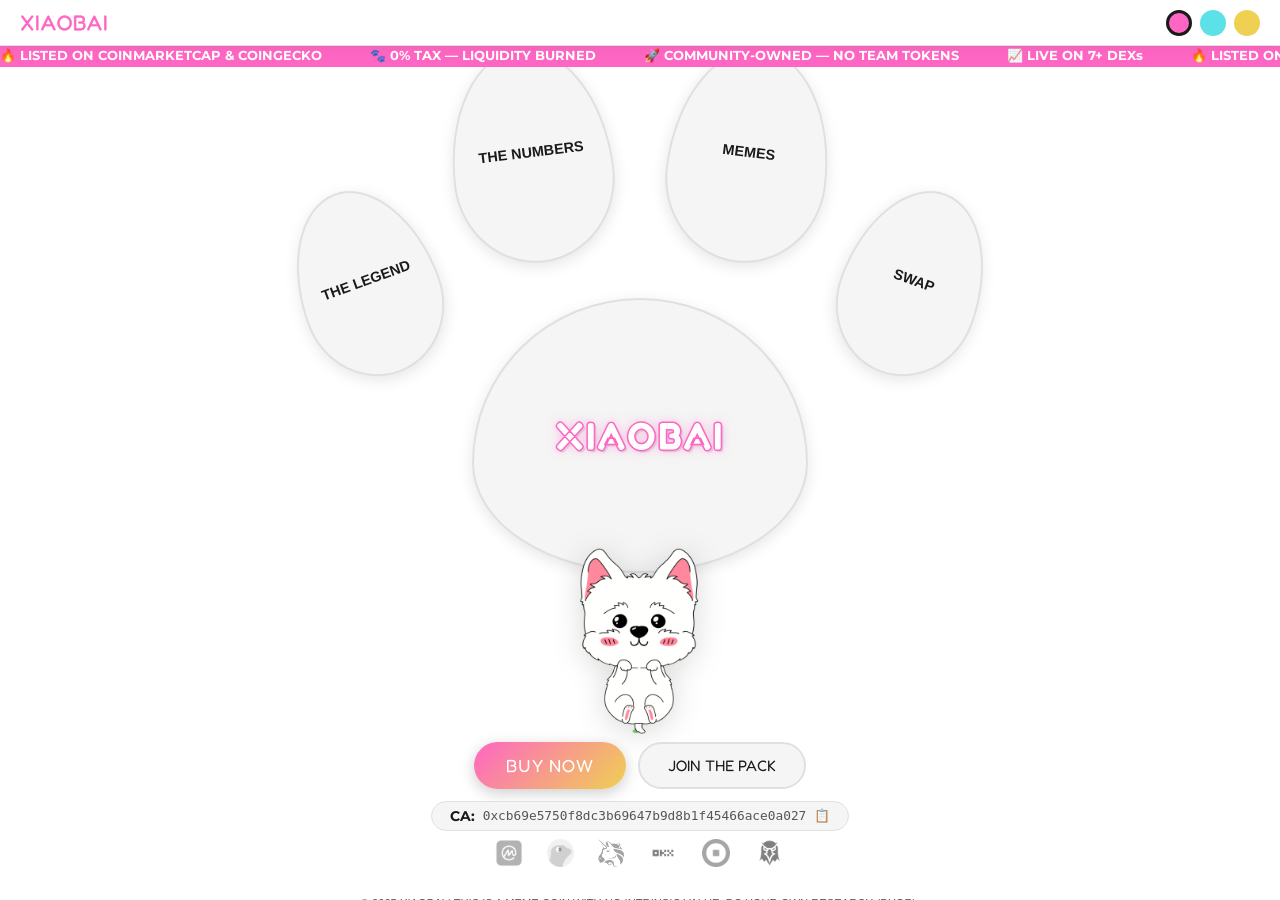
==== index.html @ a34970e8 "Remove diamond social icons, wire BUY NOW to swap panel, JOIN to about tab - Remove duplicate diamon" ====
<!DOCTYPE html>
<html lang="en">
<head>
    <meta charset="UTF-8">
    <meta name="viewport" content="width=device-width, initial-scale=1.0">
    <title>Xiaobai | The Degen's Best Friend</title>
    <link rel="stylesheet" href="style.css">
    <link rel="preconnect" href="https://fonts.googleapis.com">
    <link rel="preconnect" href="https://fonts.gstatic.com" crossorigin>
    <link href="https://fonts.googleapis.com/css2?family=Fredoka+One&display=swap" rel="stylesheet">
    <link href="https://fonts.googleapis.com/css2?family=Montserrat:wght@400;700&display=swap" rel="stylesheet">
</head>
<body>

    <!-- Header with Theme Picker -->
    <header id="site-header" class="site-header">
        <span class="header-brand">XIAOBAI</span>
        <div class="header-theme-picker">
            <button class="theme-btn" data-theme="pink" style="background-color: #fe66c3;" aria-label="Pink Theme"></button>
            <button class="theme-btn" data-theme="cyan" style="background-color: #5ce1e6;" aria-label="Cyan Theme"></button>
            <button class="theme-btn" data-theme="yellow" style="background-color: #efd052;" aria-label="Yellow Theme"></button>
        </div>
    </header>

    <!-- Ticker Tape Marquee -->
    <div class="ticker-tape">
        <div class="ticker-content">
            <span>🔥 LISTED ON COINMARKETCAP & COINGECKO</span>
            <span>🐾 0% TAX &mdash; LIQUIDITY BURNED</span>
            <span>🚀 COMMUNITY-OWNED &mdash; NO TEAM TOKENS</span>
            <span>📈 LIVE ON 7+ DEXs</span>
            <span>🔥 LISTED ON COINMARKETCAP & COINGECKO</span>
            <span>🐾 0% TAX &mdash; LIQUIDITY BURNED</span>
            <span>🚀 COMMUNITY-OWNED &mdash; NO TEAM TOKENS</span>
            <span>📈 LIVE ON 7+ DEXs</span>
        </div>
    </div>

    <!-- Main Navigation Container with CSS Paw -->
    <nav id="paw-navigator">

        <!-- Quick Pitch Stats -->
        <div class="quick-stats">
            <div class="stat-item"><span class="stat-value">360M+</span><span class="stat-label">Video Views</span></div>
            <div class="stat-item"><span class="stat-value">20M</span><span class="stat-label">Fanbase</span></div>
            <div class="stat-item"><span class="stat-value">0%</span><span class="stat-label">Tax</span></div>
        </div>

        <div class="paw-container">

            <button class="nav-bubble" id="legend-bubble" data-target="legend-panel" data-tooltip="The Story"><span>THE LEGEND</span></button>
            <button class="nav-bubble" id="numbers-bubble" data-target="numbers-panel" data-tooltip="Tokenomics"><span>THE NUMBERS</span></button>
            <button class="nav-bubble" id="memes-bubble" data-target="memes-panel" data-tooltip="Community Memes"><span>MEMES</span></button>
            <button class="nav-bubble" id="swap-bubble" data-target="swap-panel" data-tooltip="Get Xiaobai"><span>SWAP</span></button>

            <button class="nav-bubble" id="main-bubble" data-target="coming-soon-panel" data-tooltip="Coming Soon!"><span>XIAOBAI</span></button>
        </div>

        <!-- Mascot Character -->
        <img src="assets/xiaobai-cartoon.PNG" alt="Xiaobai mascot" class="hero-mascot">

        <!-- Buy Now + Join CTA -->
        <div class="landing-cta-row">
            <button class="cta-buy" data-target="swap-panel">BUY NOW</button>
            <button class="cta-join" data-target="legend-panel" data-sub="about">JOIN THE PACK</button>
        </div>

        <!-- Landing Contract Address Bar -->
        <div class="landing-ca-bar">
            <span class="ca-label-landing">CA:</span>
            <button id="copy-ca-landing" data-ca-address="0xcb69e5750f8dc3b69647b9d8b1f45466ace0a027">
                <span class="ca-text-landing">0xcb69e5750f8dc3b69647b9d8b1f45466ace0a027</span>
                <span class="copy-icon-landing">📋</span>
            </button>
        </div>

        <!-- Partner Logos -->
        <div class="partner-logos">
            <img src="assets/cmc-logo.png" alt="CoinMarketCap" title="CoinMarketCap">
            <img src="assets/cg-logo.png" alt="CoinGecko" title="CoinGecko">
            <img src="assets/uniswap-logo.png" alt="Uniswap" title="Uniswap">
            <img src="assets/okx-logo.png" alt="OKX" title="OKX">
            <img src="assets/coinb-logo.png" alt="Coinbase" title="Coinbase">
            <img src="assets/dex-logo.png" alt="DexScreener" title="DexScreener">
        </div>

        <!-- Disclaimer -->
        <footer class="landing-footer">
            <p>&copy; 2025 XIAOBAI | THIS IS A MEME COIN WITH NO INTRINSIC VALUE. DO YOUR OWN RESEARCH (DYOR).</p>
        </footer>

    </nav>

    <!-- Fullscreen Content Window -->
    <main id="content-container">
        <button id="back-button">🐾 GO BACK</button>
        <footer class="content-footer">
            <p>&copy; 2025 XIAOBAI | THIS IS A MEME COIN WITH NO INTRINSIC VALUE. DO YOUR OWN RESEARCH (DYOR).</p>
        </footer>
    </main>

    <!-- Hidden template for all content panels -->
    <div style="display: none;" id="content-templates">

        <!-- Legend Content -->
        <div id="legend-panel">
            <div class="sub-nav"><button class="tab-btn active" data-sub-target="lore">LORE</button><button class="tab-btn" data-sub-target="about">ABOUT</button><button class="tab-btn" data-sub-target="roadmap">ROADMAP</button></div>
            <div class="sub-panel active" id="lore"><img src="assets/xiaobai-cartoon.PNG" class="panel-image"><h2>THE NARRATIVE</h2><p>Born from fluff and fueled by memes. Xiaobai isn't just a dog, he's a viral legend who decided the internet wasn't big enough. Now he's here to claim his throne on the blockchain.</p></div>
            <div class="sub-panel" id="about">
                <img src="assets/the-team.PNG" class="panel-image"><h2>THE PACK</h2><p>Who's behind this? A bunch of degens who are tired of rugs and serious projects. We're here for the culture, the community, and the memes. This is a 100% community-owned coin.</p>
                <h3>OUR SOCIALS</h3>
                <div class="link-buttons-container">
                    <a href="https://x.com/xiaobai_cto_eth" target="_blank" class="link-btn"><img src="assets/x-logo.png" alt="X (Twitter)"> <span>X (Twitter)</span></a>
                    <a href="https://t.me/Xiaobai_CTO_ETH" target="_blank" class="link-btn"><img src="assets/tg-logo.png" alt="Telegram"> <span>Telegram</span></a>
                </div>
            </div>
            <div class="sub-panel" id="roadmap">
                <h2>THE TRAIL AHEAD</h2>
                <p>Follow Xiaobai's journey. Tap a phase to sniff out the details.</p>

                <!-- Progress Bar -->
                <div class="trail-progress">
                    <div class="trail-progress-label">
                        <span>Pack Progress</span>
                        <span class="trail-progress-count">2 / 6 Phases</span>
                    </div>
                    <div class="trail-progress-bar">
                        <div class="trail-progress-fill" style="--progress: 33%"></div>
                    </div>
                    <div class="trail-progress-markers">
                        <span class="marker done"></span>
                        <span class="marker done"></span>
                        <span class="marker current"></span>
                        <span class="marker"></span>
                        <span class="marker"></span>
                        <span class="marker"></span>
                    </div>
                </div>

                <!-- Timeline -->
                <div class="roadmap-timeline">
                    <div class="timeline-line"><div class="timeline-line-fill" style="--fill-height: 33%"></div></div>

                    <div class="roadmap-phase done" data-phase="1">
                        <div class="phase-node"><span class="phase-number">1</span><span class="phase-status-icon">&#x2714;</span></div>
                        <div class="phase-card">
                            <div class="phase-header">
                                <div class="phase-title-group"><span class="phase-label">Phase 1</span><h3>Puppy Steps</h3></div>
                                <span class="phase-toggle">🐾</span>
                            </div>
                            <ul class="phase-content"><li>Coin Launch & Fair Distribution</li><li>Website & Socials Go Live</li><li>First Community Meme Contest</li><li>Liquidity Pool Burned</li><li>Initial 1,000 Holders</li></ul>
                        </div>
                    </div>

                    <div class="roadmap-phase done" data-phase="2">
                        <div class="phase-node"><span class="phase-number">2</span><span class="phase-status-icon">&#x2714;</span></div>
                        <div class="phase-card">
                            <div class="phase-header">
                                <div class="phase-title-group"><span class="phase-label">Phase 2</span><h3>The Dog Park</h3></div>
                                <span class="phase-toggle">🐾</span>
                            </div>
                            <ul class="phase-content"><li>CoinGecko & CMC Listings</li><li>Community Raids & Shilling Events</li><li>Partnerships with Canine Influencers</li><li>Launch of the 'Meme Factory' v2</li><li>Achieve 5,000 Holders</li></ul>
                        </div>
                    </div>

                    <div class="roadmap-phase current" data-phase="3">
                        <div class="phase-node"><span class="phase-number">3</span></div>
                        <div class="phase-card">
                            <div class="phase-header">
                                <div class="phase-title-group"><span class="phase-label">Phase 3 &mdash; In Progress</span><h3>Learning New Tricks</h3></div>
                                <span class="phase-toggle">🐾</span>
                            </div>
                            <ul class="phase-content"><li>First Centralized Exchange Listing</li><li>Launch Xiaobai PFP Collection</li><li>Charity Donation to Animal Shelters</li><li>Weekly Community AMAs</li><li>Establish International Communities</li></ul>
                        </div>
                    </div>

                    <div class="roadmap-phase upcoming" data-phase="4">
                        <div class="phase-node"><span class="phase-number">4</span></div>
                        <div class="phase-card">
                            <div class="phase-header">
                                <div class="phase-title-group"><span class="phase-label">Phase 4</span><h3>Barking Up the Right Tree</h3></div>
                                <span class="phase-toggle">🐾</span>
                            </div>
                            <ul class="phase-content"><li>Major Exchange Listings (Top Tier)</li><li>Official Xiaobai Merchandise Store</li><li>Sponsor a Major Crypto Event</li><li>Viral Marketing Campaign</li><li>Cross-chain Bridge Development</li></ul>
                        </div>
                    </div>

                    <div class="roadmap-phase upcoming" data-phase="5">
                        <div class="phase-node"><span class="phase-number">5</span></div>
                        <div class="phase-card">
                            <div class="phase-header">
                                <div class="phase-title-group"><span class="phase-label">Phase 5</span><h3>Leader of the Pack</h3></div>
                                <span class="phase-toggle">🐾</span>
                            </div>
                            <ul class="phase-content"><li>Xiaobai Swap/Utility Development</li><li>Integration with a P2E Game</li><li>Break into the Top 100 Meme Coins</li><li>Launch the XIAOBAI DAO</li><li>Global Brand Recognition</li></ul>
                        </div>
                    </div>

                    <div class="roadmap-phase upcoming" data-phase="6">
                        <div class="phase-node"><span class="phase-number">6</span></div>
                        <div class="phase-card">
                            <div class="phase-header">
                                <div class="phase-title-group"><span class="phase-label">Phase 6</span><h3>To the Moon (and Beyond!)</h3></div>
                                <span class="phase-toggle">🐾</span>
                            </div>
                            <ul class="phase-content"><li>Secure a Spot on a Times Square Billboard</li><li>Unveil a Secret, Groundbreaking Utility</li><li>Host the First 'Xiaobai Fest'</li><li>Become the #1 Dog-themed Meme Coin</li><li>Announce the Next Great Adventure</li></ul>
                        </div>
                    </div>
                </div>
            </div>
        </div>

        <!-- Numbers Content -->
        <div id="numbers-panel">
            <div class="sub-nav"><button class="tab-btn active" data-sub-target="stash">TOKENOMICS</button><button class="tab-btn" data-sub-target="chart">CHART</button><button class="tab-btn" data-sub-target="wallet">MARKETING WALLET</button></div>
            <div class="sub-panel active" id="stash">
                <h2>THE STASH</h2><p class="token-text">SYMBOL: $XIAOBAI<br>TOKEN NAME: XIAOBAI<br>SUPPLY: 1,000,000,000<br>TAX: 0% / 0%<br>LIQUIDITY: BURNT 🔥</p>
                <div class="ca-container">
                    <span class="ca-label">CA:</span>
                    <button id="copy-ca-button" data-ca-address="0xcb69e5750f8dc3b69647b9d8b1f45466ace0a027"><span class="ca-address">0xcb69...a027</span><span class="copy-icon">🐾</span></button>
                </div>
            </div>
            <div class="sub-panel" id="chart">
                <h2>TRACKING & CHARTS</h2><p>Follow our progress on your favorite platforms.</p>
                <div class="link-buttons-container">
                    <a href="https://coinmarketcap.com/currencies/xiaobai/" target="_blank" class="link-btn"><img src="assets/cmc-logo.png" alt="CoinMarketCap"> <span>CoinMarketCap</span></a>
                    <a href="https://www.coingecko.com/en/coins/xiaobai" target="_blank" class="link-btn"><img src="assets/cg-logo.png" alt="CoinGecko"> <span>CoinGecko</span></a>
                    <a href="https://dexscreener.com/ethereum/0x75462e4f18e7ce19dcc45d3a612a09627eb6c1be" target="_blank" class="link-btn"><img src="assets/dex-logo.png" alt="DexScreener"> <span>DexScreener</span></a>
                    <a href="https://www.dextools.io/app/en/token/xiaobaictoeth?t=1763386451221" target="_blank" class="link-btn"><img src="assets/dext-logo.png" alt="DexTools"> <span>DexTools</span></a>
                    <a href="https://etherscan.io/token/0xcb69e5750f8dc3b69647b9d8b1f45466ace0a027" target="_blank" class="link-btn"><img src="assets/eths-logo.png" alt="Etherscan"> <span>Etherscan</span></a>
                </div>
            </div>
            <div class="sub-panel" id="wallet"><h2>THE WAR CHEST</h2><p>Transparency is key. Address:******</p></div>
        </div>

        <!-- Memes Content -->
        <div id="memes-panel">
            <div class="sub-nav"><button class="tab-btn active" data-sub-target="gallery">GALLERY</button><button class="tab-btn" data-sub-target="pfp">PFPs</button></div>
            <div class="sub-panel active" id="gallery">
                <h2>THE MEME FACTORY</h2><p>Our community makes the best memes. Tap to view full size.</p>
                <div class="meme-gallery">
                    <div class="meme-item" data-full="assets/meme1.png"><img src="assets/meme1.png" alt="Meme 1" loading="lazy"></div>
                    <div class="meme-item" data-full="assets/meme2.png"><img src="assets/meme2.png" alt="Meme 2" loading="lazy"></div>
                    <div class="meme-item" data-full="assets/meme3.png"><img src="assets/meme3.png" alt="Meme 3" loading="lazy"></div>
                </div>
            </div>
            <div class="sub-panel" id="pfp">
                <h2>FOR YOUR PROFILE</h2><p>Rep the pack! Tap to view full size, then save.</p>
                <div class="meme-gallery">
                    <div class="meme-item" data-full="assets/pfp1.PNG"><img src="assets/pfp1.PNG" alt="PFP 1" loading="lazy"></div>
                    <div class="meme-item" data-full="assets/pfp2.PNG"><img src="assets/pfp2.PNG" alt="PFP 2" loading="lazy"></div>
                    <div class="meme-item" data-full="assets/pfp3.PNG"><img src="assets/pfp3.PNG" alt="PFP 3" loading="lazy"></div>
                </div>
            </div>
        </div>

        <!-- Swap Content -->
        <div id="swap-panel">

            <div class="sub-nav">
                <button class="tab-btn active" data-sub-target="widget">SWAP</button>
                <button class="tab-btn" data-sub-target="dex-list">DEX LISTINGS</button>
                <button class="tab-btn" data-sub-target="cex-list">CEX LISTINGS</button>
            </div>
            <div class="sub-panel active" id="widget">
                <h2>GET THE GOODS</h2><p>Choose your preferred swap provider. Opens in a dedicated page for the best experience.</p>
                <div class="link-buttons-container">
                    <a href="swap-squid.html" class="link-btn swap-link-btn"><span class="swap-link-icon">🐍</span> <span>Crosschain Swap (Squid)</span></a>
                    <a href="swap-uniswap.html" class="link-btn swap-link-btn"><span class="swap-link-icon">🦄</span> <span>Uniswap</span></a>
                </div>
            </div>
     
            <div class="sub-panel" id="dex-list">
                <h2>DECENTRALIZED EXCHANGES</h2><p>Trade Xiaobai on these DEXs.</p>
                <div class="link-buttons-container">
                    <a href="https://app.uniswap.org/explore/tokens/ethereum/0xcb69e5750f8dc3b69647b9d8b1f45466ace0a027?inputCurrency=NATIVE" target="_blank" class="link-btn"><img src="assets/uniswap-logo.png" alt="Uniswap"> <span>Uniswap</span></a>
                    <a href="https://web3.okx.com/token/ethereum/0xcb69e5750f8dc3b69647b9d8b1f45466ace0a027" target="_blank" class="link-btn"><img src="assets/okx-logo.png" alt="OKX"><span>OKX</span></a>
                    <a href="https://wallet.coinbase.com/assets/crypto/ETH%2FXIAOBAI%2FETHEREUM_CHAIN%3A1%2Ffalse%2F0xcb69e5750f8dc3b69647b9d8b1f45466ace0a027?assetUUID=af0e6e88-34a0-445c-b8fb-86f20f3495c9&assetName=XiaoBai" target="_blank" class="link-btn"><img src="assets/coinb-logo.png" alt="CoinBase"><span>CoinBase</span></a>
                    <a href="https://jumper.exchange/?fromChain=1&fromToken=0x0000000000000000000000000000000000000000&toChain=1&toToken=0xcb69E5750f8dC3b69647B9d8B1f45466ace0A027" target="_blank" class="link-btn"><img src="assets/jumper-logo.png" alt="Jumper"><span>Jumper</span></a>
                    <a href="https://app.odos.xyz/market" target="_blank" class="link-btn"><img src="assets/odos-logo.png" alt="Odos"><span>Odos</span></a>
                    <a href="https://moontok.io/coins/xiaobai-2" target="_blank" class="link-btn"><img src="assets/moontok-logo.png" alt="MoonTok"><span>MoonTok</span></a>
                    <a href="https://houdiniswap.com/?tokenOut=XIAOBAIETH" target="_blank" class="link-btn"><img src="assets/houdiniswap-logo.png" alt="HoudiniSwap"><span>HoudiniSwap</span></a>
                    <span class="link-btn coming-soon-btn"><span>(Coming Soon)</span></span>
                    <span class="link-btn coming-soon-btn"><span>(Coming Soon)</span></span>
                    <span class="link-btn coming-soon-btn"><span>(Coming Soon)</span></span>
                    <span class="link-btn coming-soon-btn"><span>(Coming Soon)</span></span>
                    <span class="link-btn coming-soon-btn"><span>(Coming Soon)</span></span>
                </div>
            </div>
        
            <div class="sub-panel" id="cex-list">
                <h2>CENTRALIZED EXCHANGES</h2><p>Find us on these CEXs.</p>
                <div class="link-buttons-container">
                    <span class="link-btn coming-soon-btn"><span>(Coming Soon)</span></span>
                    <span class="link-btn coming-soon-btn"><span>(Coming Soon)</span></span>
                    <span class="link-btn coming-soon-btn"><span>(Coming Soon)</span></span>
                </div>
            </div>
        </div>

<div id="coming-soon-panel">
    <h2>SOMETHING BIG IS COMING...</h2>
    <p>We're hard at work in the doghouse cooking up something special. Stay tuned and follow our socials for the big announcement!</p>
    

    <div class="placeholder-image" role="img" aria-label="Work in progress illustration">🐾</div>
</div>

    </div>
    
    <!-- Lightbox Overlay -->
    <div id="lightbox" class="lightbox">
        <button class="lightbox-close" aria-label="Close">&times;</button>
        <div class="lightbox-content">
            <img class="lightbox-img" src="" alt="Full size image">
            <a class="lightbox-download" href="" download aria-label="Download image">Download</a>
        </div>
    </div>

    <script src="app.js" defer></script>
</body>
</html>
---- style.css ----
/* 1. Root Variables & Theme Management (LIGHT THEME) */
:root {
    /* Base Light Theme Colors */
    --main-bg: #ffffff;
    --surface-bg: #f5f5f5;
    --border-color: #e0e0e0;
    --text-primary: #1a1a1a;
    --text-secondary: #555555;

    /* Fonts */
    --font-header: 'Fredoka One', cursive;
    --font-body: 'Montserrat', sans-serif;

    /* Default Theme: Pink Accents */
    --accent-primary: #fe66c3;
    --accent-secondary: #efd052;
}

/* Theme-specific accent colors remain the same */
body.theme-pink {
    --accent-primary: #fe66c3;
    --accent-secondary: #efd052;
}

body.theme-cyan {
    --accent-primary: #5ce1e6;
    --accent-secondary: #efd052;
}

body.theme-yellow {
    --accent-primary: #efd052;
    --accent-secondary: #fe66c3;
}


/* 2. Global Styles */
* {
    box-sizing: border-box;
    margin: 0;
    padding: 0;
}

html {
    scroll-behavior: smooth;
}

body {
    background-color: var(--main-bg);
    color: var(--text-primary);
    font-family: var(--font-body);
    min-height: 100vh;
    overflow: hidden;
    transition: background-color 0.4s ease;
}

h2 {
    font-family: var(--font-header);
    text-transform: uppercase;
    /* Removed text-stroke as it doesn't look good on a light background */
}


/* 3. View State Management & Main Animations */
#content-container {
    opacity: 0;
    transform: scale(1.05);
    pointer-events: none;
    transition: all 0.4s ease;
}

#paw-navigator {
    opacity: 1;
    transform: scale(1);
    transition: all 0.4s ease;
}

body.content-active #paw-navigator {
    opacity: 0;
    pointer-events: none;
    transform: scale(0.95);
}

body.content-active #content-container {
    opacity: 1;
    pointer-events: auto;
    transform: scale(1);
}


/* 4. Centering Container for the Paw */
#paw-navigator {
    position: fixed;
    inset: 0;
    display: flex;
    flex-direction: column;
    align-items: center;
    justify-content: center;
    z-index: 10;
    gap: 0;
    overflow-y: auto;
    overflow-x: hidden;
    padding: 4.5rem 1rem 1rem 1rem;
}

.paw-container {
    position: relative;
    width: clamp(260px, 70vw, 700px);
    aspect-ratio: 7 / 5;
    flex-shrink: 0;
}


/* 5. Navigation using CSS Paw SHAPES */
.nav-bubble {
    position: absolute;
    background-color: var(--surface-bg);
    border: 2px solid var(--border-color);
    display: grid;
    place-items: center;
    text-align: center;
    color: var(--text-primary);
    font-weight: 700;
    font-size: clamp(0.55rem, 1.8vw, 0.9rem);
    text-transform: uppercase;
    cursor: pointer;
    transition: scale 0.3s ease, filter 0.3s ease, background-color 0.3s ease, color 0.3s ease, border-color 0.3s ease;
    opacity: 0;
    animation: bounce-in 0.6s forwards;
    box-shadow: 0 4px 15px rgba(0, 0, 0, 0.1);
    -webkit-tap-highlight-color: transparent;
    touch-action: manipulation;
}

.nav-bubble span {
    padding-bottom: 5%;
}

/* Hover state */
.nav-bubble:hover {
    scale: 1.1;
    filter: drop-shadow(0 0 10px var(--accent-primary));
    background-color: var(--accent-primary);
    border-color: var(--accent-primary);
    color: #ffffff;
}

/* Active/pressed state for touch feedback */
.nav-bubble:active {
    scale: 0.95;
    filter: drop-shadow(0 0 5px var(--accent-primary));
    background-color: var(--accent-primary);
    border-color: var(--accent-primary);
    color: #ffffff;
}

/* Tooltip on hover (desktop) */
.nav-bubble::after {
    content: attr(data-tooltip);
    position: absolute;
    bottom: -1.8rem;
    left: 50%;
    transform: translateX(-50%) rotate(calc(-1 * var(--bubble-rotate, 0deg)));
    font-size: 0.6rem;
    font-weight: 700;
    color: var(--text-secondary);
    white-space: nowrap;
    opacity: 0;
    transition: opacity 0.2s ease;
    pointer-events: none;
}

.nav-bubble:hover::after {
    opacity: 1;
}

/* Hide tooltips on touch devices */
@media (hover: none) {
    .nav-bubble::after { display: none; }
}

/* --- Paw Shapes using border-radius --- */
#legend-bubble, #numbers-bubble, #memes-bubble, #swap-bubble {
    border-radius: 50% 50% 50% 50% / 60% 60% 40% 40%;
}
#main-bubble {
    border-radius: 50% / 60% 60% 40% 40%;
}
#main-bubble span {
    color: #ffffff;
    font-family: var(--font-header);
    font-size: clamp(1.8rem, 5vw, 2.5rem);
    padding: 0;
    transition: color 0.3s ease, text-shadow 0.3s ease;
    -webkit-text-stroke: 1.5px var(--accent-primary);
    text-shadow:
        0 0 8px color-mix(in srgb, var(--accent-primary) 30%, transparent),
        0 0 16px color-mix(in srgb, var(--accent-primary) 15%, transparent),
        2px 2px 0 rgba(0, 0, 0, 0.1);
    letter-spacing: 0.05em;
}

/* --- POSITIONING & ANIMATION --- */
#legend-bubble  { --bubble-rotate: -20deg; top: 28%;  left: 1%;    width: 20%; height: 38%; animation-delay: 0.1s; rotate: -20deg; }
#numbers-bubble { --bubble-rotate: -7deg;  top: 0%;   left: 23%;   width: 23%; height: 43%; animation-delay: 0.2s; rotate: -7deg; }
#memes-bubble   { --bubble-rotate: 7deg;   top: 0%;   right: 23%;  width: 23%; height: 43%; animation-delay: 0.3s; rotate: 7deg; }
#swap-bubble    { --bubble-rotate: 20deg;  top: 28%;  right: 1%;   width: 20%; height: 38%; animation-delay: 0.4s; rotate: 20deg; }
#main-bubble    {
    top: 50%;   left: 50%;
    width: 48%; height: 55%;
    translate: -50% 0;
    rotate: 0deg;
    animation-delay: 0s;
    cursor: pointer;
}

/* No tooltip on main bubble */
#main-bubble::after { display: none; }

/* 6. CENTERED Fullscreen Content Container */
#content-container {
    position: fixed;
    inset: 0;
    z-index: 20;
    overflow-y: auto;
    -webkit-overflow-scrolling: touch;
    padding: 3rem 1rem 4rem 1rem;
    display: flex;
    flex-direction: column;
    align-items: center;
    background-color: var(--main-bg);
}

.content-wrapper {
    width: clamp(280px, 95vw, 1100px);
    background-color: var(--main-bg);
    border-radius: 12px;
    padding: 1.2rem 1rem;
    border: 1px solid var(--border-color);
    box-shadow: 0 4px 20px rgba(0, 0, 0, 0.08);
}


/* 7. General Content Styling */
h2 {
    font-size: clamp(2rem, 6vw, 3rem);
    color: var(--accent-secondary);
    margin-bottom: 1rem;
    line-height: 1.1;
    transition: color 0.3s ease;
}

h3 {
    font-family: var(--font-header);
    color: var(--text-primary);
    font-size: 1rem;
    margin-top: 1.5rem;
    margin-bottom: 0.75rem;
    text-transform: uppercase;
}

p {
    line-height: 1.6;
    color: var(--text-secondary); /* Use new secondary text color */
    margin-bottom: 2rem;
}

.panel-image {
    height: clamp(80px, 20vw, 150px);
    margin-bottom: 1rem;
    object-fit: contain;
    display: block;
}

.sub-nav { display: flex; flex-wrap: wrap; gap: 0.5rem; margin-bottom: 1.5rem; width: 100%; }

.tab-btn {
    text-decoration: none;
    color: var(--text-primary);
    background-color: var(--surface-bg);
    padding: 10px 16px;
    border-radius: 5px;
    font-weight: 700;
    font-size: clamp(0.7rem, 2vw, 0.8rem);
    border: 1px solid var(--border-color);
    cursor: pointer;
    font-family: var(--font-body);
    transition: all 0.3s ease;
    -webkit-tap-highlight-color: transparent;
    touch-action: manipulation;
    flex: 1 1 auto;
    text-align: center;
    min-width: 0;
}

.tab-btn.active, .tab-btn:hover {
    background-color: var(--accent-primary);
    border-color: var(--accent-primary);
    color: #ffffff; /* White text on hover */
}

.sub-panel { display: none; }
.sub-panel.active { display: block; }

.token-text { font-weight: 700; line-height: 2; font-size: 1rem; }

.meme-gallery { display: flex; gap: 0.75rem; flex-wrap: wrap; justify-content: center; }

#back-button {
    display: block;
    margin: 1.5rem auto 0 auto;
    background: var(--surface-bg);
    color: var(--text-primary);
    font-family: var(--font-body);
    font-weight: 700;
    border: 1px solid var(--border-color);
    border-radius: 5px;
    padding: 12px 24px;
    cursor: pointer;
    transition: all 0.3s ease;
    -webkit-tap-highlight-color: transparent;
    touch-action: manipulation;
    font-size: clamp(0.8rem, 2.5vw, 1rem);
}
#back-button:hover {
    background-color: var(--accent-primary);
    border-color: var(--accent-primary);
    color: #ffffff;
}

.placeholder-image {
    width: 100%;
    height: 200px;
    border: 2px dashed var(--border-color);
    border-radius: 8px;
    display: grid;
    place-items: center;
    font-size: 3rem;
    color: var(--border-color);
}


/* 8. Site Header */
.site-header {
    position: fixed;
    top: 0;
    left: 0;
    right: 0;
    z-index: 300;
    display: flex;
    align-items: center;
    justify-content: space-between;
    padding: 0.6rem 1.25rem;
    background-color: var(--main-bg);
    border-bottom: 1px solid var(--border-color);
    box-shadow: 0 2px 10px rgba(0, 0, 0, 0.06);
    transition: transform 0.35s ease;
}

.site-header.hidden {
    transform: translateY(-100%);
}

.header-brand {
    font-family: var(--font-header);
    font-size: clamp(1rem, 3vw, 1.3rem);
    color: var(--accent-primary);
    letter-spacing: 0.05em;
    -webkit-text-stroke: 0.5px var(--accent-primary);
}

.header-theme-picker {
    display: flex;
    gap: 0.5rem;
    align-items: center;
}

.theme-btn {
    width: 26px;
    height: 26px;
    border-radius: 50%;
    border: 3px solid transparent;
    cursor: pointer;
    transition: transform 0.2s ease, border-color 0.2s ease;
    -webkit-tap-highlight-color: transparent;
    touch-action: manipulation;
}
.theme-btn:hover { transform: scale(1.2); }
.theme-btn.active { border-color: var(--text-primary); }


/* 9. Footer */
footer {
    width: 100%;
    padding: 0.75rem 1rem;
    text-align: center;
    font-family: sans-serif;
    font-size: clamp(0.5rem, 1.5vw, 0.7rem);
    color: var(--text-secondary);
    flex-shrink: 0;
}

.landing-footer {
    margin-top: 1rem;
}

.content-footer {
    margin-top: 1rem;
    border-top: 1px solid var(--border-color);
}

/* 10. Roadmap — Trail Timeline */

/* Progress Bar */
.trail-progress { margin-bottom: 2rem; padding: 1rem 1.25rem; background: var(--surface-bg); border: 1px solid var(--border-color); border-radius: 12px; }
.trail-progress-label { display: flex; justify-content: space-between; align-items: center; margin-bottom: 0.5rem; font-family: var(--font-header); font-size: clamp(0.75rem, 2vw, 0.9rem); color: var(--text-primary); text-transform: uppercase; }
.trail-progress-count { color: var(--accent-primary); font-family: var(--font-body); font-weight: 700; }
.trail-progress-bar { height: 10px; background: var(--border-color); border-radius: 99px; overflow: hidden; position: relative; }
.trail-progress-fill { height: 100%; width: var(--progress, 0%); background: linear-gradient(90deg, var(--accent-primary), var(--accent-secondary)); border-radius: 99px; transition: width 1s ease; position: relative; }
.trail-progress-fill::after { content: '🐾'; position: absolute; right: -6px; top: 50%; transform: translateY(-50%); font-size: 0.9rem; filter: drop-shadow(0 0 4px var(--accent-primary)); animation: paw-walk 0.6s ease-in-out infinite alternate; }
@keyframes paw-walk { 0% { transform: translateY(-50%) rotate(-10deg); } 100% { transform: translateY(-50%) rotate(10deg); } }
.trail-progress-markers { display: flex; justify-content: space-between; margin-top: 0.5rem; padding: 0 2px; }
.trail-progress-markers .marker { width: 10px; height: 10px; border-radius: 50%; background: var(--border-color); border: 2px solid var(--border-color); transition: all 0.3s ease; }
.trail-progress-markers .marker.done { background: var(--accent-primary); border-color: var(--accent-primary); }
.trail-progress-markers .marker.current { background: transparent; border-color: var(--accent-primary); animation: pulse-marker 1.5s ease-in-out infinite; }
@keyframes pulse-marker { 0%, 100% { box-shadow: 0 0 4px var(--accent-primary); } 50% { box-shadow: 0 0 12px var(--accent-primary); } }

/* Timeline Container */
.roadmap-timeline { position: relative; padding-left: 40px; }
.timeline-line { position: absolute; left: 18px; top: 0; bottom: 0; width: 4px; background: var(--border-color); border-radius: 2px; }
.timeline-line-fill { width: 100%; height: var(--fill-height, 0%); background: linear-gradient(180deg, var(--accent-primary), var(--accent-secondary)); border-radius: 2px; transition: height 1s ease; }

/* Phase Item */
.roadmap-phase { position: relative; display: flex; align-items: flex-start; gap: 1rem; margin-bottom: 1rem; border: none; border-radius: 0; overflow: visible; }

/* Node (circle on timeline) */
.phase-node { position: absolute; left: -40px; top: 14px; width: 36px; height: 36px; border-radius: 50%; background: var(--surface-bg); border: 3px solid var(--border-color); display: grid; place-items: center; z-index: 2; transition: all 0.4s ease; }
.phase-node .phase-number { width: auto; height: auto; background: none; color: var(--text-secondary); font-family: var(--font-header); font-size: 0.85rem; display: block; border-radius: 0; transition: all 0.3s ease; }
.phase-node .phase-status-icon { display: none; }

/* Done node */
.roadmap-phase.done .phase-node { background: var(--accent-primary); border-color: var(--accent-primary); box-shadow: 0 0 0 4px color-mix(in srgb, var(--accent-primary) 20%, transparent); }
.roadmap-phase.done .phase-node .phase-number { display: none; }
.roadmap-phase.done .phase-node .phase-status-icon { display: block; color: #ffffff; font-size: 0.9rem; }

/* Current node */
.roadmap-phase.current .phase-node { background: var(--main-bg); border-color: var(--accent-primary); animation: pulse-node 2s ease-in-out infinite; }
.roadmap-phase.current .phase-node .phase-number { color: var(--accent-primary); font-weight: 700; }
@keyframes pulse-node { 0%, 100% { box-shadow: 0 0 0 4px color-mix(in srgb, var(--accent-primary) 15%, transparent); } 50% { box-shadow: 0 0 0 8px color-mix(in srgb, var(--accent-primary) 25%, transparent); } }

/* Upcoming node */
.roadmap-phase.upcoming .phase-node { background: var(--surface-bg); border-color: var(--border-color); opacity: 0.6; }

/* Phase Card */
.phase-card { flex: 1; border: 1px solid var(--border-color); border-radius: 12px; overflow: hidden; background: var(--main-bg); transition: all 0.4s ease; border-left: 4px solid var(--border-color); }
.roadmap-phase.done .phase-card { border-left-color: var(--accent-primary); }
.roadmap-phase.current .phase-card { border-left-color: var(--accent-primary); box-shadow: 0 4px 20px color-mix(in srgb, var(--accent-primary) 15%, transparent); }
.roadmap-phase.upcoming .phase-card { opacity: 0.65; }
.roadmap-phase.upcoming:hover .phase-card,
.roadmap-phase.upcoming.active .phase-card { opacity: 1; }
.roadmap-phase.active .phase-card { box-shadow: 0 8px 30px rgba(0, 0, 0, 0.12); border-color: var(--accent-primary); border-left-color: var(--accent-primary); }

/* Phase Header */
.phase-header { display: flex; align-items: center; justify-content: space-between; gap: 0.75rem; padding: 14px 16px; cursor: pointer; background-color: var(--surface-bg); transition: background-color 0.3s ease; -webkit-tap-highlight-color: transparent; touch-action: manipulation; }
.phase-title-group { flex: 1; min-width: 0; }
.phase-label { display: block; font-family: var(--font-body); font-size: 0.65rem; font-weight: 700; text-transform: uppercase; letter-spacing: 0.08em; color: var(--text-secondary); margin-bottom: 2px; }
.roadmap-phase.current .phase-label { color: var(--accent-primary); }
.phase-header h3 { font-family: var(--font-header); color: var(--text-primary); font-size: clamp(0.85rem, 2.5vw, 1.1rem); margin: 0; transition: color 0.3s ease; }
.phase-toggle { font-size: 1.2rem; transition: transform 0.4s cubic-bezier(0.34, 1.56, 0.64, 1); flex-shrink: 0; display: inline-block; }
.phase-header:hover { background-color: color-mix(in srgb, var(--accent-primary) 8%, var(--surface-bg)); }

/* Active header */
.roadmap-phase.active .phase-header { background: linear-gradient(135deg, var(--accent-primary), color-mix(in srgb, var(--accent-secondary) 40%, var(--accent-primary))); }
.roadmap-phase.active .phase-header h3,
.roadmap-phase.active .phase-header .phase-label { color: #ffffff; }
.roadmap-phase.active .phase-toggle { transform: rotate(360deg) scale(1.3); filter: brightness(0) invert(1); }

/* Active node highlight */
.roadmap-phase.active .phase-node { background: var(--accent-primary); border-color: var(--accent-primary); opacity: 1; transform: scale(1.15); box-shadow: 0 0 0 6px color-mix(in srgb, var(--accent-primary) 25%, transparent); }
.roadmap-phase.active .phase-node .phase-number { color: #ffffff; display: block; }
.roadmap-phase.active.done .phase-node .phase-number { display: none; }
.roadmap-phase.active.done .phase-node .phase-status-icon { display: block; }

/* Phase Content (expandable) */
.phase-content { list-style: none; padding: 0 16px 0 16px; max-height: 0; overflow: hidden; transition: max-height 0.5s cubic-bezier(0.34, 1.56, 0.64, 1), padding 0.4s ease; }
.roadmap-phase.active .phase-content { max-height: 500px; padding: 12px 16px 16px 16px; }
.phase-content li { color: var(--text-secondary); font-size: clamp(0.8rem, 2.2vw, 0.9rem); line-height: 1.6; margin-bottom: 0.4rem; padding-left: 28px; position: relative; opacity: 0; transform: translateX(-8px); transition: opacity 0.3s ease, transform 0.3s ease; }
.roadmap-phase.active .phase-content li { opacity: 1; transform: translateX(0); }
.roadmap-phase.active .phase-content li:nth-child(1) { transition-delay: 0.05s; }
.roadmap-phase.active .phase-content li:nth-child(2) { transition-delay: 0.10s; }
.roadmap-phase.active .phase-content li:nth-child(3) { transition-delay: 0.15s; }
.roadmap-phase.active .phase-content li:nth-child(4) { transition-delay: 0.20s; }
.roadmap-phase.active .phase-content li:nth-child(5) { transition-delay: 0.25s; }
.phase-content li::before { content: '🐾'; position: absolute; left: 0; top: 0; font-size: 0.85rem; }
.roadmap-phase.done .phase-content li { text-decoration: line-through; text-decoration-color: color-mix(in srgb, var(--accent-primary) 50%, transparent); }

/* 11. Link Button Styles */
.link-buttons-container { display: flex; flex-wrap: wrap; gap: 1rem; margin-top: 1rem; }
.link-btn {
    display: flex;
    align-items: center;
    gap: 0.75rem;
    background-color: var(--surface-bg);
    padding: 12px 15px;
    border-radius: 8px;
    border: 1px solid var(--border-color);
    text-decoration: none;
    color: var(--text-primary);
    font-weight: 700;
    font-size: clamp(0.8rem, 2.5vw, 0.9rem);
    transition: all 0.3s ease;
    flex-grow: 1;
    min-width: 0;
    width: 100%;
    -webkit-tap-highlight-color: transparent;
}
.link-btn:hover {
    background-color: var(--accent-primary);
    border-color: var(--accent-primary);
    color: #ffffff;
    transform: translateY(-2px);
}
.link-btn img { height: 24px; width: 24px; border-radius: 50%; }
.coming-soon-btn { opacity: 0.5; cursor: default; pointer-events: none; }

/* 12. Keyframes & CA */
.ca-container { display: flex; align-items: center; gap: 0.5rem; margin-top: 0; flex-wrap: wrap; }
.ca-label { font-weight: 700; font-size: 1rem; }
#copy-ca-button {
    font-family: monospace; background-color: var(--surface-bg); border: 1px solid var(--border-color);
    padding: 8px 12px; border-radius: 5px; cursor: pointer; font-size: 0.9rem;
    color: var(--text-secondary); transition: all 0.2s ease;
    display: flex; align-items: center; gap: 0.5rem;
}
#copy-ca-button:hover { border-color: var(--accent-primary); color: var(--text-primary); }
#copy-ca-button .copy-icon { font-family: sans-serif; }
#copy-ca-button.copied { background-color: var(--accent-secondary); border-color: var(--accent-secondary); color: var(--text-primary); }

@keyframes bounce-in {
    0% { scale: 0.5; opacity: 0; }
    80% { scale: 1.1; opacity: 1; }
    100% { scale: 1; opacity: 1; }
}


/* 13. (Reserved) */


/* 14. Swap Link Buttons */
.swap-link-btn {
    font-size: clamp(0.9rem, 2.5vw, 1.1rem) !important;
    padding: 16px 20px !important;
}

.swap-link-icon {
    font-size: 1.4em;
}

/* 14b. Meme Gallery Items */
.meme-item {
    cursor: pointer;
    border-radius: 8px;
    overflow: hidden;
    border: 2px solid var(--border-color);
    transition: transform 0.2s ease, border-color 0.2s ease, box-shadow 0.2s ease;
    -webkit-tap-highlight-color: transparent;
}

.meme-item:hover {
    transform: scale(1.05);
    border-color: var(--accent-primary);
    box-shadow: 0 4px 15px rgba(0, 0, 0, 0.15);
}

.meme-item img {
    width: clamp(100px, 28vw, 150px);
    height: clamp(100px, 28vw, 150px);
    object-fit: cover;
    display: block;
}

/* 14c. Lightbox */
.lightbox {
    display: none;
    position: fixed;
    inset: 0;
    z-index: 500;
    background: rgba(0, 0, 0, 0.9);
    justify-content: center;
    align-items: center;
    padding: 2rem;
    cursor: pointer;
}

.lightbox.active {
    display: flex;
}

.lightbox-content {
    display: flex;
    flex-direction: column;
    align-items: center;
    gap: 1rem;
    cursor: default;
    max-width: 90vw;
    max-height: 90vh;
}

.lightbox-img {
    max-width: 90vw;
    max-height: 75vh;
    object-fit: contain;
    border-radius: 12px;
    box-shadow: 0 0 40px rgba(0, 0, 0, 0.5);
}

.lightbox-download {
    display: inline-block;
    padding: 12px 28px;
    border-radius: 50px;
    background-color: var(--accent-primary);
    color: #ffffff;
    text-decoration: none;
    font-family: var(--font-body);
    font-weight: 700;
    font-size: 0.9rem;
    transition: transform 0.2s ease, box-shadow 0.2s ease;
    -webkit-tap-highlight-color: transparent;
}

.lightbox-download:hover {
    transform: translateY(-2px);
    box-shadow: 0 4px 15px rgba(0, 0, 0, 0.3);
}

.lightbox-close {
    position: absolute;
    top: 1rem;
    right: 1.5rem;
    background: none;
    border: none;
    color: #ffffff;
    font-size: 2.5rem;
    cursor: pointer;
    line-height: 1;
    z-index: 501;
    -webkit-tap-highlight-color: transparent;
    transition: transform 0.2s ease;
}

.lightbox-close:hover {
    transform: scale(1.2);
}


/* 15a. Ticker Tape Marquee */
.ticker-tape {
    position: fixed;
    top: 44px;
    left: 0;
    right: 0;
    z-index: 250;
    overflow: hidden;
    background: var(--accent-primary);
    color: #ffffff;
    font-family: var(--font-body);
    font-weight: 700;
    font-size: clamp(0.65rem, 1.8vw, 0.8rem);
    white-space: nowrap;
    padding: 4px 0;
    transition: transform 0.35s ease;
}

.ticker-tape.hidden {
    transform: translateY(-100%);
}

.ticker-content {
    display: inline-flex;
    gap: 3rem;
    animation: ticker-scroll 25s linear infinite;
}

.ticker-content span {
    flex-shrink: 0;
}

@keyframes ticker-scroll {
    0% { transform: translateX(0); }
    100% { transform: translateX(-50%); }
}

/* 15b. Quick Pitch Stats */
.quick-stats {
    display: flex;
    gap: clamp(1rem, 4vw, 2rem);
    justify-content: center;
    margin-bottom: 0.25rem;
    flex-shrink: 0;
}

.stat-item {
    display: flex;
    flex-direction: column;
    align-items: center;
    gap: 2px;
}

.stat-value {
    font-family: var(--font-header);
    font-size: clamp(1.2rem, 4vw, 1.8rem);
    color: var(--accent-primary);
    line-height: 1;
}

.stat-label {
    font-family: var(--font-body);
    font-size: clamp(0.55rem, 1.5vw, 0.7rem);
    font-weight: 700;
    text-transform: uppercase;
    letter-spacing: 0.05em;
    color: var(--text-secondary);
}

/* 15c. Landing CTA Row */
.landing-cta-row {
    display: flex;
    gap: 0.75rem;
    margin-top: 0.25rem;
    flex-shrink: 0;
    flex-wrap: wrap;
    justify-content: center;
    z-index: 11;
}

.cta-buy {
    display: inline-block;
    padding: 12px 32px;
    border-radius: 50px;
    background: linear-gradient(135deg, var(--accent-primary), var(--accent-secondary));
    color: #ffffff;
    font-family: var(--font-header);
    font-size: clamp(0.9rem, 2.5vw, 1.1rem);
    border: none;
    cursor: pointer;
    text-transform: uppercase;
    letter-spacing: 0.05em;
    box-shadow: 0 4px 15px rgba(0, 0, 0, 0.2);
    transition: transform 0.2s ease, box-shadow 0.2s ease;
    -webkit-tap-highlight-color: transparent;
    animation: pulse-buy 2s ease-in-out infinite;
}

.cta-buy:hover {
    transform: translateY(-2px) scale(1.02);
    box-shadow: 0 6px 25px rgba(0, 0, 0, 0.3);
}

@keyframes pulse-buy {
    0%, 100% { box-shadow: 0 4px 15px rgba(0, 0, 0, 0.2); }
    50% { box-shadow: 0 4px 25px color-mix(in srgb, var(--accent-primary) 40%, transparent); }
}

.cta-join {
    display: inline-block;
    padding: 12px 28px;
    border-radius: 50px;
    background: var(--surface-bg);
    color: var(--text-primary);
    font-family: var(--font-header);
    font-size: clamp(0.8rem, 2vw, 0.95rem);
    cursor: pointer;
    border: 2px solid var(--border-color);
    transition: all 0.2s ease;
    -webkit-tap-highlight-color: transparent;
}

.cta-join:hover {
    border-color: var(--accent-primary);
    color: var(--accent-primary);
    transform: translateY(-2px);
}

/* 15d. Partner Logos Row */
.partner-logos {
    display: flex;
    gap: clamp(0.75rem, 3vw, 1.5rem);
    align-items: center;
    justify-content: center;
    flex-wrap: wrap;
    margin-top: 0.5rem;
    flex-shrink: 0;
    opacity: 0.5;
    transition: opacity 0.3s ease;
}

.partner-logos:hover {
    opacity: 0.8;
}

.partner-logos img {
    height: clamp(20px, 4vw, 28px);
    width: auto;
    filter: grayscale(100%);
    transition: filter 0.3s ease;
}

.partner-logos img:hover {
    filter: grayscale(0%);
}

/* 15. Hero Mascot */
.hero-mascot {
    height: clamp(100px, 22vh, 220px);
    margin-top: -0.5rem;
    z-index: 1;
    filter: drop-shadow(0 4px 15px rgba(0, 0, 0, 0.15));
    pointer-events: none;
    animation: mascot-float 3s ease-in-out infinite;
    flex-shrink: 0;
}

@keyframes mascot-float {
    0%, 100% { transform: translateY(0); }
    50% { transform: translateY(-8px); }
}


/* 17. Landing Contract Address Bar */
.landing-ca-bar {
    display: flex;
    align-items: center;
    gap: 0.5rem;
    background: var(--surface-bg);
    border: 1px solid var(--border-color);
    border-radius: 50px;
    padding: 6px 18px;
    margin-top: 0.75rem;
    z-index: 11;
}

.ca-label-landing {
    font-weight: 700;
    font-size: 0.85rem;
    color: var(--text-primary);
}

#copy-ca-landing {
    background: none;
    border: none;
    font-family: monospace;
    font-size: clamp(0.65rem, 1.8vw, 0.8rem);
    color: var(--text-secondary);
    cursor: pointer;
    display: flex;
    align-items: center;
    gap: 0.5rem;
    transition: color 0.2s ease;
    -webkit-tap-highlight-color: transparent;
    touch-action: manipulation;
    word-break: break-all;
}

#copy-ca-landing:hover {
    color: var(--accent-primary);
}

#copy-ca-landing.copied {
    color: var(--accent-secondary);
}


/* 18. Responsive: Mobile phones (max-width: 480px) */
@media (max-width: 480px) {
    #paw-navigator {
        padding: 0.5rem 0.5rem;
        justify-content: flex-start;
        padding-top: 4rem;
    }

    .ticker-tape { top: 38px; font-size: 0.6rem; }

    .quick-stats { gap: 1rem; }
    .stat-value { font-size: 1.1rem; }
    .stat-label { font-size: 0.5rem; }

    .paw-container { width: clamp(220px, 80vw, 320px); }

    .hero-mascot { height: clamp(70px, 15vh, 120px); margin-top: -0.25rem; }

    .landing-cta-row { gap: 0.5rem; }
    .cta-buy { padding: 10px 24px; font-size: 0.8rem; }
    .cta-join { padding: 10px 20px; font-size: 0.75rem; }

    .partner-logos img { height: 18px; }
    .partner-logos { gap: 0.5rem; }

    .landing-ca-bar { padding: 5px 12px; margin-top: 0.5rem; }
    #copy-ca-landing { font-size: 0.55rem; }

    .content-wrapper { padding: 1rem 0.75rem; }
    .sub-nav { gap: 0.4rem; }
    .tab-btn { padding: 8px 10px; font-size: 0.7rem; }

    h2 { font-size: clamp(1.5rem, 6vw, 2rem); }

    .link-buttons-container { gap: 0.5rem; }

    .roadmap-timeline { padding-left: 32px; }
    .timeline-line { left: 14px; }
    .phase-node { left: -32px; width: 28px; height: 28px; }
    .phase-node .phase-number { font-size: 0.7rem; }
    .phase-card { border-radius: 8px; }
    .phase-header { padding: 10px 12px; }
    .phase-header h3 { font-size: 0.85rem; }
    .phase-label { font-size: 0.6rem; }
    .trail-progress { padding: 0.75rem 1rem; margin-bottom: 1.5rem; }

    .meme-item img { width: clamp(90px, 40vw, 140px); height: clamp(90px, 40vw, 140px); }

    .lightbox-download { padding: 10px 24px; font-size: 0.8rem; }

    .lightbox { padding: 1rem; }
    .lightbox-close { top: 0.5rem; right: 0.75rem; font-size: 2rem; }

    .site-header { padding: 0.5rem 0.75rem; }
    .header-brand { font-size: 0.9rem; }
    .theme-btn { width: 22px; height: 22px; }

    footer p { font-size: 0.55rem; }
}

/* 19. Responsive: Small height (landscape phones) */
@media (max-height: 500px) {
    .hero-mascot { height: 80px; margin-top: -0.25rem; }
    .diamond-socials { margin-top: 0.15rem; }
    .diamond-icon { width: 30px; height: 30px; }
    .diamond-icon img { width: 14px; height: 14px; }
    .landing-ca-bar { margin-top: 0.25rem; padding: 3px 10px; }
    .paw-container { width: clamp(200px, 50vw, 350px); }
}

/* 20. Responsive: Tablets (481px - 768px) */
@media (min-width: 481px) and (max-width: 768px) {
    .paw-container { width: clamp(300px, 75vw, 500px); }
    .content-wrapper { padding: 1.2rem 1.5rem; }
}

/* 21. Responsive: Desktop (769px+) */
@media (min-width: 769px) {
    .content-wrapper { padding: 1.5rem 2rem; }
    .link-btn { min-width: 200px; width: auto; }
}
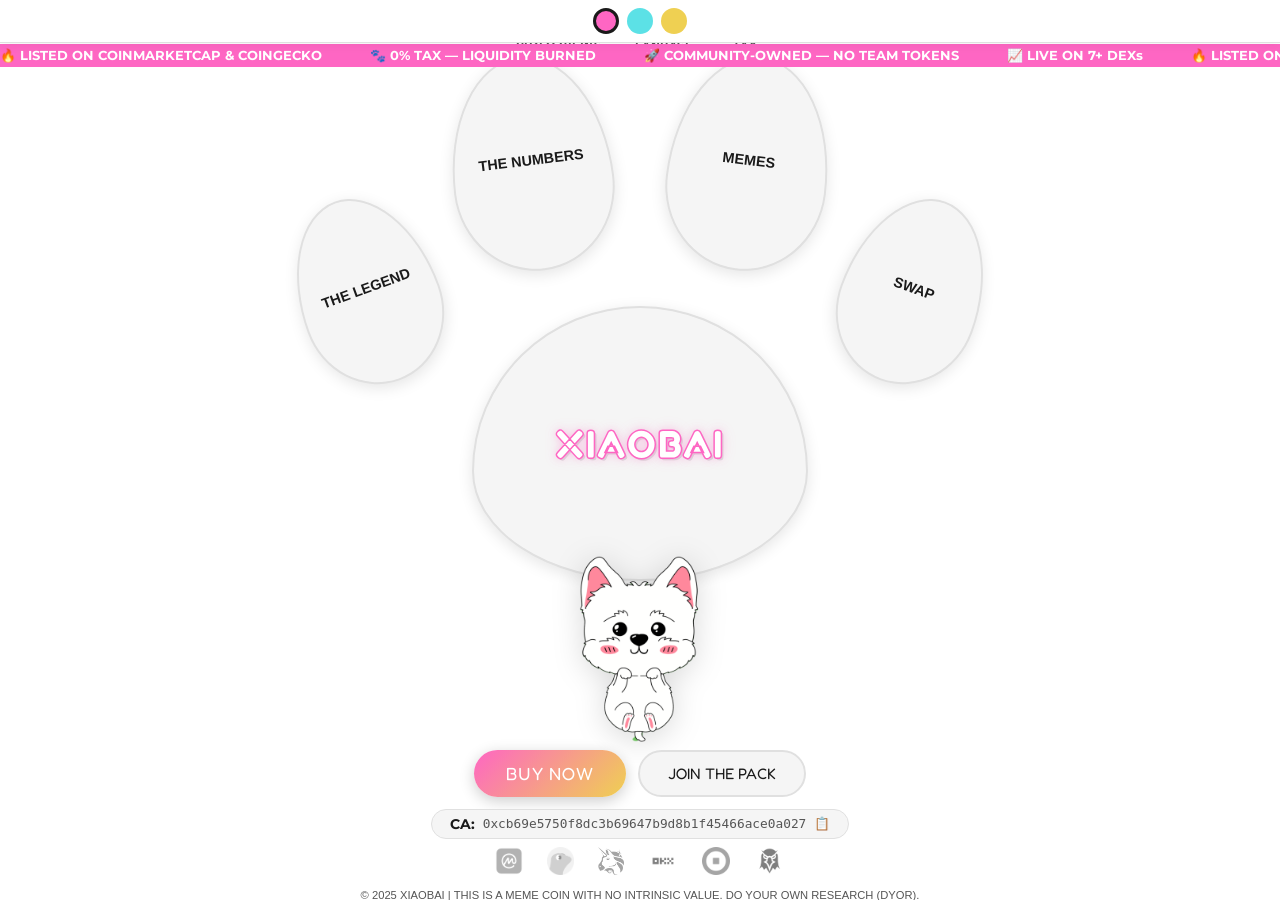
==== commit 9e7f4673: "Remove header brand text, hide header/ticker/footer in sub-content, fix footer position - Remove "XI" ====
--- a/index.html
+++ b/index.html
@@ -14,7 +14,6 @@
 
     <!-- Header with Theme Picker -->
     <header id="site-header" class="site-header">
-        <span class="header-brand">XIAOBAI</span>
         <div class="header-theme-picker">
             <button class="theme-btn" data-theme="pink" style="background-color: #fe66c3;" aria-label="Pink Theme"></button>
             <button class="theme-btn" data-theme="cyan" style="background-color: #5ce1e6;" aria-label="Cyan Theme"></button>
@@ -94,9 +93,6 @@
     <!-- Fullscreen Content Window -->
     <main id="content-container">
         <button id="back-button">🐾 GO BACK</button>
-        <footer class="content-footer">
-            <p>&copy; 2025 XIAOBAI | THIS IS A MEME COIN WITH NO INTRINSIC VALUE. DO YOUR OWN RESEARCH (DYOR).</p>
-        </footer>
     </main>
 
     <!-- Hidden template for all content panels -->
--- a/style.css
+++ b/style.css
@@ -223,7 +223,7 @@
     z-index: 20;
     overflow-y: auto;
     -webkit-overflow-scrolling: touch;
-    padding: 3rem 1rem 4rem 1rem;
+    padding: 1rem 1rem 4rem 1rem;
     display: flex;
     flex-direction: column;
     align-items: center;
@@ -348,8 +348,8 @@
     z-index: 300;
     display: flex;
     align-items: center;
-    justify-content: space-between;
-    padding: 0.6rem 1.25rem;
+    justify-content: center;
+    padding: 0.5rem 1.25rem;
     background-color: var(--main-bg);
     border-bottom: 1px solid var(--border-color);
     box-shadow: 0 2px 10px rgba(0, 0, 0, 0.06);
@@ -360,12 +360,11 @@
     transform: translateY(-100%);
 }
 
-.header-brand {
-    font-family: var(--font-header);
-    font-size: clamp(1rem, 3vw, 1.3rem);
-    color: var(--accent-primary);
-    letter-spacing: 0.05em;
-    -webkit-text-stroke: 0.5px var(--accent-primary);
+/* Hide header, ticker, footer when sub-content is open */
+body.content-active .site-header,
+body.content-active .ticker-tape,
+body.content-active .landing-footer {
+    display: none;
 }
 
 .header-theme-picker {
@@ -400,12 +399,7 @@
 }
 
 .landing-footer {
-    margin-top: 1rem;
-}
-
-.content-footer {
-    margin-top: 1rem;
-    border-top: 1px solid var(--border-color);
+    margin-top: auto;
 }
 
 /* 10. Roadmap — Trail Timeline */
@@ -923,7 +917,6 @@
     .lightbox-close { top: 0.5rem; right: 0.75rem; font-size: 2rem; }
 
     .site-header { padding: 0.5rem 0.75rem; }
-    .header-brand { font-size: 0.9rem; }
     .theme-btn { width: 22px; height: 22px; }
 
     footer p { font-size: 0.55rem; }
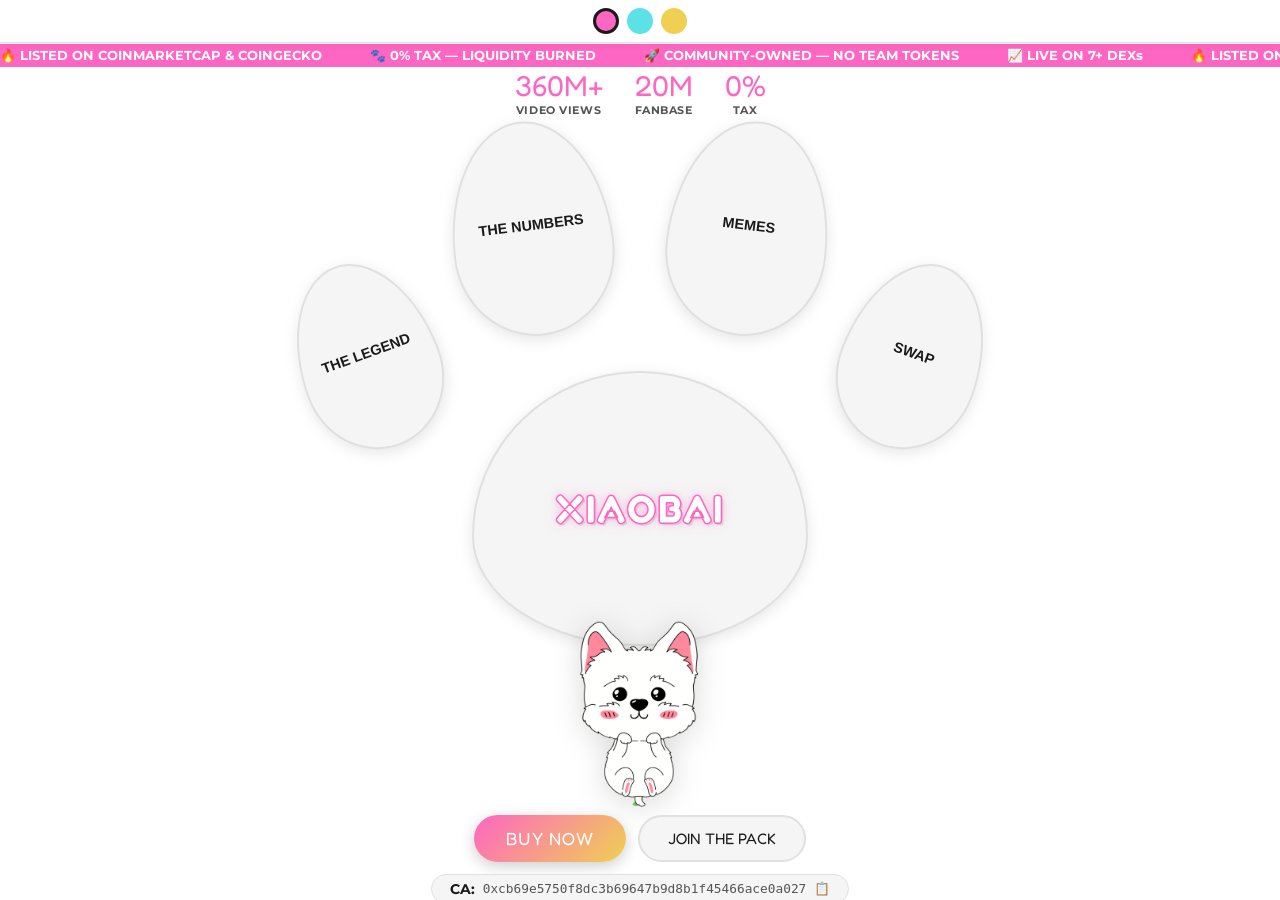
==== commit 0879a876: "Fix header/ticker hiding, pin footer to bottom, degen meme gallery redesign - Fix header and ticker " ====
--- a/index.html
+++ b/index.html
@@ -38,52 +38,52 @@
     <!-- Main Navigation Container with CSS Paw -->
     <nav id="paw-navigator">
 
-        <!-- Quick Pitch Stats -->
-        <div class="quick-stats">
-            <div class="stat-item"><span class="stat-value">360M+</span><span class="stat-label">Video Views</span></div>
-            <div class="stat-item"><span class="stat-value">20M</span><span class="stat-label">Fanbase</span></div>
-            <div class="stat-item"><span class="stat-value">0%</span><span class="stat-label">Tax</span></div>
-        </div>
-
-        <div class="paw-container">
-
-            <button class="nav-bubble" id="legend-bubble" data-target="legend-panel" data-tooltip="The Story"><span>THE LEGEND</span></button>
-            <button class="nav-bubble" id="numbers-bubble" data-target="numbers-panel" data-tooltip="Tokenomics"><span>THE NUMBERS</span></button>
-            <button class="nav-bubble" id="memes-bubble" data-target="memes-panel" data-tooltip="Community Memes"><span>MEMES</span></button>
-            <button class="nav-bubble" id="swap-bubble" data-target="swap-panel" data-tooltip="Get Xiaobai"><span>SWAP</span></button>
-
-            <button class="nav-bubble" id="main-bubble" data-target="coming-soon-panel" data-tooltip="Coming Soon!"><span>XIAOBAI</span></button>
-        </div>
-
-        <!-- Mascot Character -->
-        <img src="assets/xiaobai-cartoon.PNG" alt="Xiaobai mascot" class="hero-mascot">
-
-        <!-- Buy Now + Join CTA -->
-        <div class="landing-cta-row">
-            <button class="cta-buy" data-target="swap-panel">BUY NOW</button>
-            <button class="cta-join" data-target="legend-panel" data-sub="about">JOIN THE PACK</button>
-        </div>
-
-        <!-- Landing Contract Address Bar -->
-        <div class="landing-ca-bar">
-            <span class="ca-label-landing">CA:</span>
-            <button id="copy-ca-landing" data-ca-address="0xcb69e5750f8dc3b69647b9d8b1f45466ace0a027">
-                <span class="ca-text-landing">0xcb69e5750f8dc3b69647b9d8b1f45466ace0a027</span>
-                <span class="copy-icon-landing">📋</span>
-            </button>
-        </div>
-
-        <!-- Partner Logos -->
-        <div class="partner-logos">
-            <img src="assets/cmc-logo.png" alt="CoinMarketCap" title="CoinMarketCap">
-            <img src="assets/cg-logo.png" alt="CoinGecko" title="CoinGecko">
-            <img src="assets/uniswap-logo.png" alt="Uniswap" title="Uniswap">
-            <img src="assets/okx-logo.png" alt="OKX" title="OKX">
-            <img src="assets/coinb-logo.png" alt="Coinbase" title="Coinbase">
-            <img src="assets/dex-logo.png" alt="DexScreener" title="DexScreener">
-        </div>
-
-        <!-- Disclaimer -->
+        <div class="paw-main-content">
+            <!-- Quick Pitch Stats -->
+            <div class="quick-stats">
+                <div class="stat-item"><span class="stat-value">360M+</span><span class="stat-label">Video Views</span></div>
+                <div class="stat-item"><span class="stat-value">20M</span><span class="stat-label">Fanbase</span></div>
+                <div class="stat-item"><span class="stat-value">0%</span><span class="stat-label">Tax</span></div>
+            </div>
+
+            <div class="paw-container">
+                <button class="nav-bubble" id="legend-bubble" data-target="legend-panel" data-tooltip="The Story"><span>THE LEGEND</span></button>
+                <button class="nav-bubble" id="numbers-bubble" data-target="numbers-panel" data-tooltip="Tokenomics"><span>THE NUMBERS</span></button>
+                <button class="nav-bubble" id="memes-bubble" data-target="memes-panel" data-tooltip="Community Memes"><span>MEMES</span></button>
+                <button class="nav-bubble" id="swap-bubble" data-target="swap-panel" data-tooltip="Get Xiaobai"><span>SWAP</span></button>
+                <button class="nav-bubble" id="main-bubble" data-target="coming-soon-panel" data-tooltip="Coming Soon!"><span>XIAOBAI</span></button>
+            </div>
+
+            <!-- Mascot Character -->
+            <img src="assets/xiaobai-cartoon.PNG" alt="Xiaobai mascot" class="hero-mascot">
+
+            <!-- Buy Now + Join CTA -->
+            <div class="landing-cta-row">
+                <button class="cta-buy" data-target="swap-panel">BUY NOW</button>
+                <button class="cta-join" data-target="legend-panel" data-sub="about">JOIN THE PACK</button>
+            </div>
+
+            <!-- Landing Contract Address Bar -->
+            <div class="landing-ca-bar">
+                <span class="ca-label-landing">CA:</span>
+                <button id="copy-ca-landing" data-ca-address="0xcb69e5750f8dc3b69647b9d8b1f45466ace0a027">
+                    <span class="ca-text-landing">0xcb69e5750f8dc3b69647b9d8b1f45466ace0a027</span>
+                    <span class="copy-icon-landing">📋</span>
+                </button>
+            </div>
+
+            <!-- Partner Logos -->
+            <div class="partner-logos">
+                <img src="assets/cmc-logo.png" alt="CoinMarketCap" title="CoinMarketCap">
+                <img src="assets/cg-logo.png" alt="CoinGecko" title="CoinGecko">
+                <img src="assets/uniswap-logo.png" alt="Uniswap" title="Uniswap">
+                <img src="assets/okx-logo.png" alt="OKX" title="OKX">
+                <img src="assets/coinb-logo.png" alt="Coinbase" title="Coinbase">
+                <img src="assets/dex-logo.png" alt="DexScreener" title="DexScreener">
+            </div>
+        </div>
+
+        <!-- Disclaimer pinned to bottom -->
         <footer class="landing-footer">
             <p>&copy; 2025 XIAOBAI | THIS IS A MEME COIN WITH NO INTRINSIC VALUE. DO YOUR OWN RESEARCH (DYOR).</p>
         </footer>
@@ -231,21 +231,41 @@
 
         <!-- Memes Content -->
         <div id="memes-panel">
-            <div class="sub-nav"><button class="tab-btn active" data-sub-target="gallery">GALLERY</button><button class="tab-btn" data-sub-target="pfp">PFPs</button></div>
+            <div class="sub-nav"><button class="tab-btn active" data-sub-target="gallery">MEMES</button><button class="tab-btn" data-sub-target="pfp">PFPs</button></div>
             <div class="sub-panel active" id="gallery">
-                <h2>THE MEME FACTORY</h2><p>Our community makes the best memes. Tap to view full size.</p>
+                <h2>MEME FACTORY</h2>
+                <p>The finest memes from the pack. Tap to expand. Long press to save.</p>
                 <div class="meme-gallery">
-                    <div class="meme-item" data-full="assets/meme1.png"><img src="assets/meme1.png" alt="Meme 1" loading="lazy"></div>
-                    <div class="meme-item" data-full="assets/meme2.png"><img src="assets/meme2.png" alt="Meme 2" loading="lazy"></div>
-                    <div class="meme-item" data-full="assets/meme3.png"><img src="assets/meme3.png" alt="Meme 3" loading="lazy"></div>
+                    <div class="meme-card" data-full="assets/meme1.png">
+                        <div class="meme-card-inner"><img src="assets/meme1.png" alt="Meme 1" loading="lazy"></div>
+                        <div class="meme-card-label">🔥 HOT</div>
+                    </div>
+                    <div class="meme-card" data-full="assets/meme2.png">
+                        <div class="meme-card-inner"><img src="assets/meme2.png" alt="Meme 2" loading="lazy"></div>
+                        <div class="meme-card-label">💎 RARE</div>
+                    </div>
+                    <div class="meme-card" data-full="assets/meme3.png">
+                        <div class="meme-card-inner"><img src="assets/meme3.png" alt="Meme 3" loading="lazy"></div>
+                        <div class="meme-card-label">🐾 OG</div>
+                    </div>
                 </div>
             </div>
             <div class="sub-panel" id="pfp">
-                <h2>FOR YOUR PROFILE</h2><p>Rep the pack! Tap to view full size, then save.</p>
-                <div class="meme-gallery">
-                    <div class="meme-item" data-full="assets/pfp1.PNG"><img src="assets/pfp1.PNG" alt="PFP 1" loading="lazy"></div>
-                    <div class="meme-item" data-full="assets/pfp2.PNG"><img src="assets/pfp2.PNG" alt="PFP 2" loading="lazy"></div>
-                    <div class="meme-item" data-full="assets/pfp3.PNG"><img src="assets/pfp3.PNG" alt="PFP 3" loading="lazy"></div>
+                <h2>REP THE PACK</h2>
+                <p>Download a PFP and join the movement. Tap to view, hit download to save.</p>
+                <div class="meme-gallery pfp-gallery">
+                    <div class="meme-card pfp-card" data-full="assets/pfp1.PNG">
+                        <div class="meme-card-inner"><img src="assets/pfp1.PNG" alt="PFP 1" loading="lazy"></div>
+                        <div class="meme-card-label">ALPHA</div>
+                    </div>
+                    <div class="meme-card pfp-card" data-full="assets/pfp2.PNG">
+                        <div class="meme-card-inner"><img src="assets/pfp2.PNG" alt="PFP 2" loading="lazy"></div>
+                        <div class="meme-card-label">DEGEN</div>
+                    </div>
+                    <div class="meme-card pfp-card" data-full="assets/pfp3.PNG">
+                        <div class="meme-card-inner"><img src="assets/pfp3.PNG" alt="PFP 3" loading="lazy"></div>
+                        <div class="meme-card-label">WHALE</div>
+                    </div>
                 </div>
             </div>
         </div>
--- a/style.css
+++ b/style.css
@@ -94,12 +94,22 @@
     display: flex;
     flex-direction: column;
     align-items: center;
-    justify-content: center;
+    justify-content: space-between;
     z-index: 10;
     gap: 0;
     overflow-y: auto;
     overflow-x: hidden;
-    padding: 4.5rem 1rem 1rem 1rem;
+    padding: 4.5rem 1rem 0 1rem;
+}
+
+/* Wrapper to center the main content vertically */
+#paw-navigator .paw-main-content {
+    display: flex;
+    flex-direction: column;
+    align-items: center;
+    flex: 1;
+    justify-content: center;
+    width: 100%;
 }
 
 .paw-container {
@@ -303,7 +313,7 @@
 
 .token-text { font-weight: 700; line-height: 2; font-size: 1rem; }
 
-.meme-gallery { display: flex; gap: 0.75rem; flex-wrap: wrap; justify-content: center; }
+.meme-gallery { display: grid; grid-template-columns: repeat(auto-fit, minmax(clamp(130px, 30vw, 200px), 1fr)); gap: 1rem; width: 100%; }
 
 #back-button {
     display: block;
@@ -362,9 +372,11 @@
 
 /* Hide header, ticker, footer when sub-content is open */
 body.content-active .site-header,
-body.content-active .ticker-tape,
-body.content-active .landing-footer {
-    display: none;
+body.content-active .ticker-tape {
+    transform: translateY(-100%);
+    pointer-events: none;
+    opacity: 0;
+    transition: transform 0.3s ease, opacity 0.3s ease;
 }
 
 .header-theme-picker {
@@ -549,27 +561,80 @@
     font-size: 1.4em;
 }
 
-/* 14b. Meme Gallery Items */
-.meme-item {
+/* 14b. Meme Gallery Cards */
+.meme-card {
+    position: relative;
     cursor: pointer;
-    border-radius: 8px;
+    border-radius: 12px;
     overflow: hidden;
+    background: var(--surface-bg);
     border: 2px solid var(--border-color);
-    transition: transform 0.2s ease, border-color 0.2s ease, box-shadow 0.2s ease;
+    transition: transform 0.3s ease, border-color 0.3s ease, box-shadow 0.3s ease;
     -webkit-tap-highlight-color: transparent;
 }
 
-.meme-item:hover {
-    transform: scale(1.05);
+.meme-card:hover {
+    transform: translateY(-4px) scale(1.02);
     border-color: var(--accent-primary);
-    box-shadow: 0 4px 15px rgba(0, 0, 0, 0.15);
-}
-
-.meme-item img {
-    width: clamp(100px, 28vw, 150px);
-    height: clamp(100px, 28vw, 150px);
+    box-shadow: 0 8px 25px color-mix(in srgb, var(--accent-primary) 25%, transparent);
+}
+
+.meme-card:active {
+    transform: scale(0.97);
+}
+
+.meme-card-inner {
+    aspect-ratio: 1;
+    overflow: hidden;
+}
+
+.meme-card-inner img {
+    width: 100%;
+    height: 100%;
     object-fit: cover;
     display: block;
+    transition: transform 0.4s ease;
+}
+
+.meme-card:hover .meme-card-inner img {
+    transform: scale(1.08);
+}
+
+.meme-card-label {
+    padding: 6px 0;
+    text-align: center;
+    font-family: var(--font-header);
+    font-size: clamp(0.6rem, 1.8vw, 0.75rem);
+    color: var(--accent-primary);
+    letter-spacing: 0.1em;
+    text-transform: uppercase;
+    background: var(--surface-bg);
+    border-top: 1px solid var(--border-color);
+}
+
+.meme-card:hover .meme-card-label {
+    background: var(--accent-primary);
+    color: #ffffff;
+    border-top-color: var(--accent-primary);
+}
+
+/* PFP Cards — circular inner image */
+.pfp-gallery { grid-template-columns: repeat(auto-fit, minmax(clamp(120px, 28vw, 180px), 1fr)); }
+
+.pfp-card .meme-card-inner {
+    padding: 12px;
+    background: linear-gradient(135deg, var(--surface-bg), color-mix(in srgb, var(--accent-primary) 5%, var(--main-bg)));
+}
+
+.pfp-card .meme-card-inner img {
+    border-radius: 50%;
+    border: 3px solid var(--border-color);
+    transition: transform 0.4s ease, border-color 0.3s ease;
+}
+
+.pfp-card:hover .meme-card-inner img {
+    border-color: var(--accent-primary);
+    transform: scale(1.05);
 }
 
 /* 14c. Lightbox */
@@ -909,7 +974,8 @@
     .phase-label { font-size: 0.6rem; }
     .trail-progress { padding: 0.75rem 1rem; margin-bottom: 1.5rem; }
 
-    .meme-item img { width: clamp(90px, 40vw, 140px); height: clamp(90px, 40vw, 140px); }
+    .meme-gallery { grid-template-columns: repeat(auto-fit, minmax(100px, 1fr)); gap: 0.75rem; }
+    .meme-card-label { font-size: 0.55rem; padding: 4px 0; }
 
     .lightbox-download { padding: 10px 24px; font-size: 0.8rem; }
 
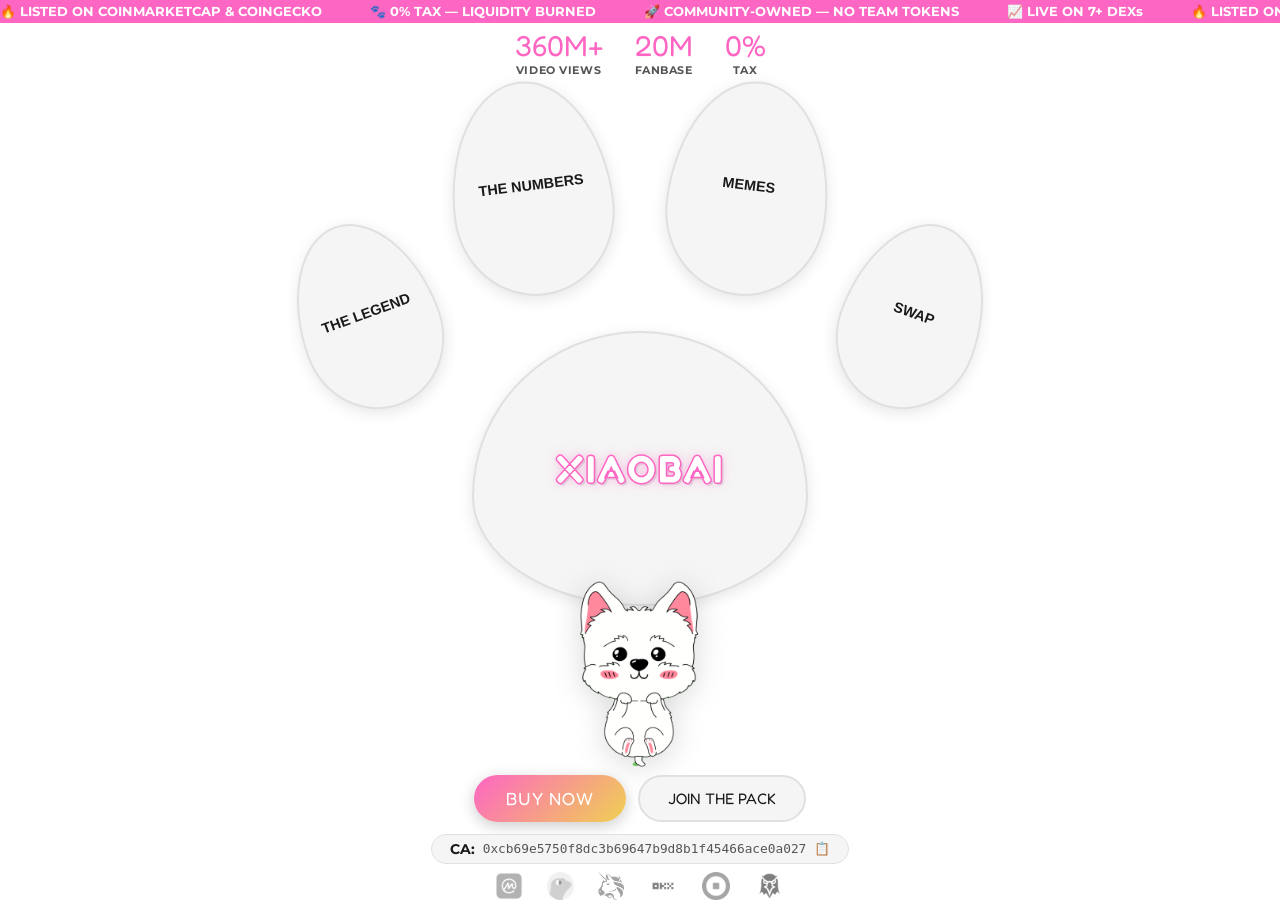
==== commit dc6aa86b: "Remove theme selector, header, and all theme-switching code - Remove header element entirely (was on" ====
--- a/index.html
+++ b/index.html
@@ -12,15 +12,6 @@
 </head>
 <body>
 
-    <!-- Header with Theme Picker -->
-    <header id="site-header" class="site-header">
-        <div class="header-theme-picker">
-            <button class="theme-btn" data-theme="pink" style="background-color: #fe66c3;" aria-label="Pink Theme"></button>
-            <button class="theme-btn" data-theme="cyan" style="background-color: #5ce1e6;" aria-label="Cyan Theme"></button>
-            <button class="theme-btn" data-theme="yellow" style="background-color: #efd052;" aria-label="Yellow Theme"></button>
-        </div>
-    </header>
-
     <!-- Ticker Tape Marquee -->
     <div class="ticker-tape">
         <div class="ticker-content">
--- a/style.css
+++ b/style.css
@@ -16,21 +16,6 @@
     --accent-secondary: #efd052;
 }
 
-/* Theme-specific accent colors remain the same */
-body.theme-pink {
-    --accent-primary: #fe66c3;
-    --accent-secondary: #efd052;
-}
-
-body.theme-cyan {
-    --accent-primary: #5ce1e6;
-    --accent-secondary: #efd052;
-}
-
-body.theme-yellow {
-    --accent-primary: #efd052;
-    --accent-secondary: #fe66c3;
-}
 
 
 /* 2. Global Styles */
@@ -99,7 +84,7 @@
     gap: 0;
     overflow-y: auto;
     overflow-x: hidden;
-    padding: 4.5rem 1rem 0 1rem;
+    padding: 2rem 1rem 0 1rem;
 }
 
 /* Wrapper to center the main content vertically */
@@ -349,54 +334,13 @@
 }
 
 
-/* 8. Site Header */
-.site-header {
-    position: fixed;
-    top: 0;
-    left: 0;
-    right: 0;
-    z-index: 300;
-    display: flex;
-    align-items: center;
-    justify-content: center;
-    padding: 0.5rem 1.25rem;
-    background-color: var(--main-bg);
-    border-bottom: 1px solid var(--border-color);
-    box-shadow: 0 2px 10px rgba(0, 0, 0, 0.06);
-    transition: transform 0.35s ease;
-}
-
-.site-header.hidden {
-    transform: translateY(-100%);
-}
-
-/* Hide header, ticker, footer when sub-content is open */
-body.content-active .site-header,
+/* Hide ticker when sub-content is open */
 body.content-active .ticker-tape {
     transform: translateY(-100%);
     pointer-events: none;
     opacity: 0;
     transition: transform 0.3s ease, opacity 0.3s ease;
 }
-
-.header-theme-picker {
-    display: flex;
-    gap: 0.5rem;
-    align-items: center;
-}
-
-.theme-btn {
-    width: 26px;
-    height: 26px;
-    border-radius: 50%;
-    border: 3px solid transparent;
-    cursor: pointer;
-    transition: transform 0.2s ease, border-color 0.2s ease;
-    -webkit-tap-highlight-color: transparent;
-    touch-action: manipulation;
-}
-.theme-btn:hover { transform: scale(1.2); }
-.theme-btn.active { border-color: var(--text-primary); }
 
 
 /* 9. Footer */
@@ -714,7 +658,7 @@
 /* 15a. Ticker Tape Marquee */
 .ticker-tape {
     position: fixed;
-    top: 44px;
+    top: 0;
     left: 0;
     right: 0;
     z-index: 250;
@@ -936,7 +880,7 @@
         padding-top: 4rem;
     }
 
-    .ticker-tape { top: 38px; font-size: 0.6rem; }
+    .ticker-tape { font-size: 0.6rem; }
 
     .quick-stats { gap: 1rem; }
     .stat-value { font-size: 1.1rem; }
@@ -982,9 +926,6 @@
     .lightbox { padding: 1rem; }
     .lightbox-close { top: 0.5rem; right: 0.75rem; font-size: 2rem; }
 
-    .site-header { padding: 0.5rem 0.75rem; }
-    .theme-btn { width: 22px; height: 22px; }
-
     footer p { font-size: 0.55rem; }
 }
 
